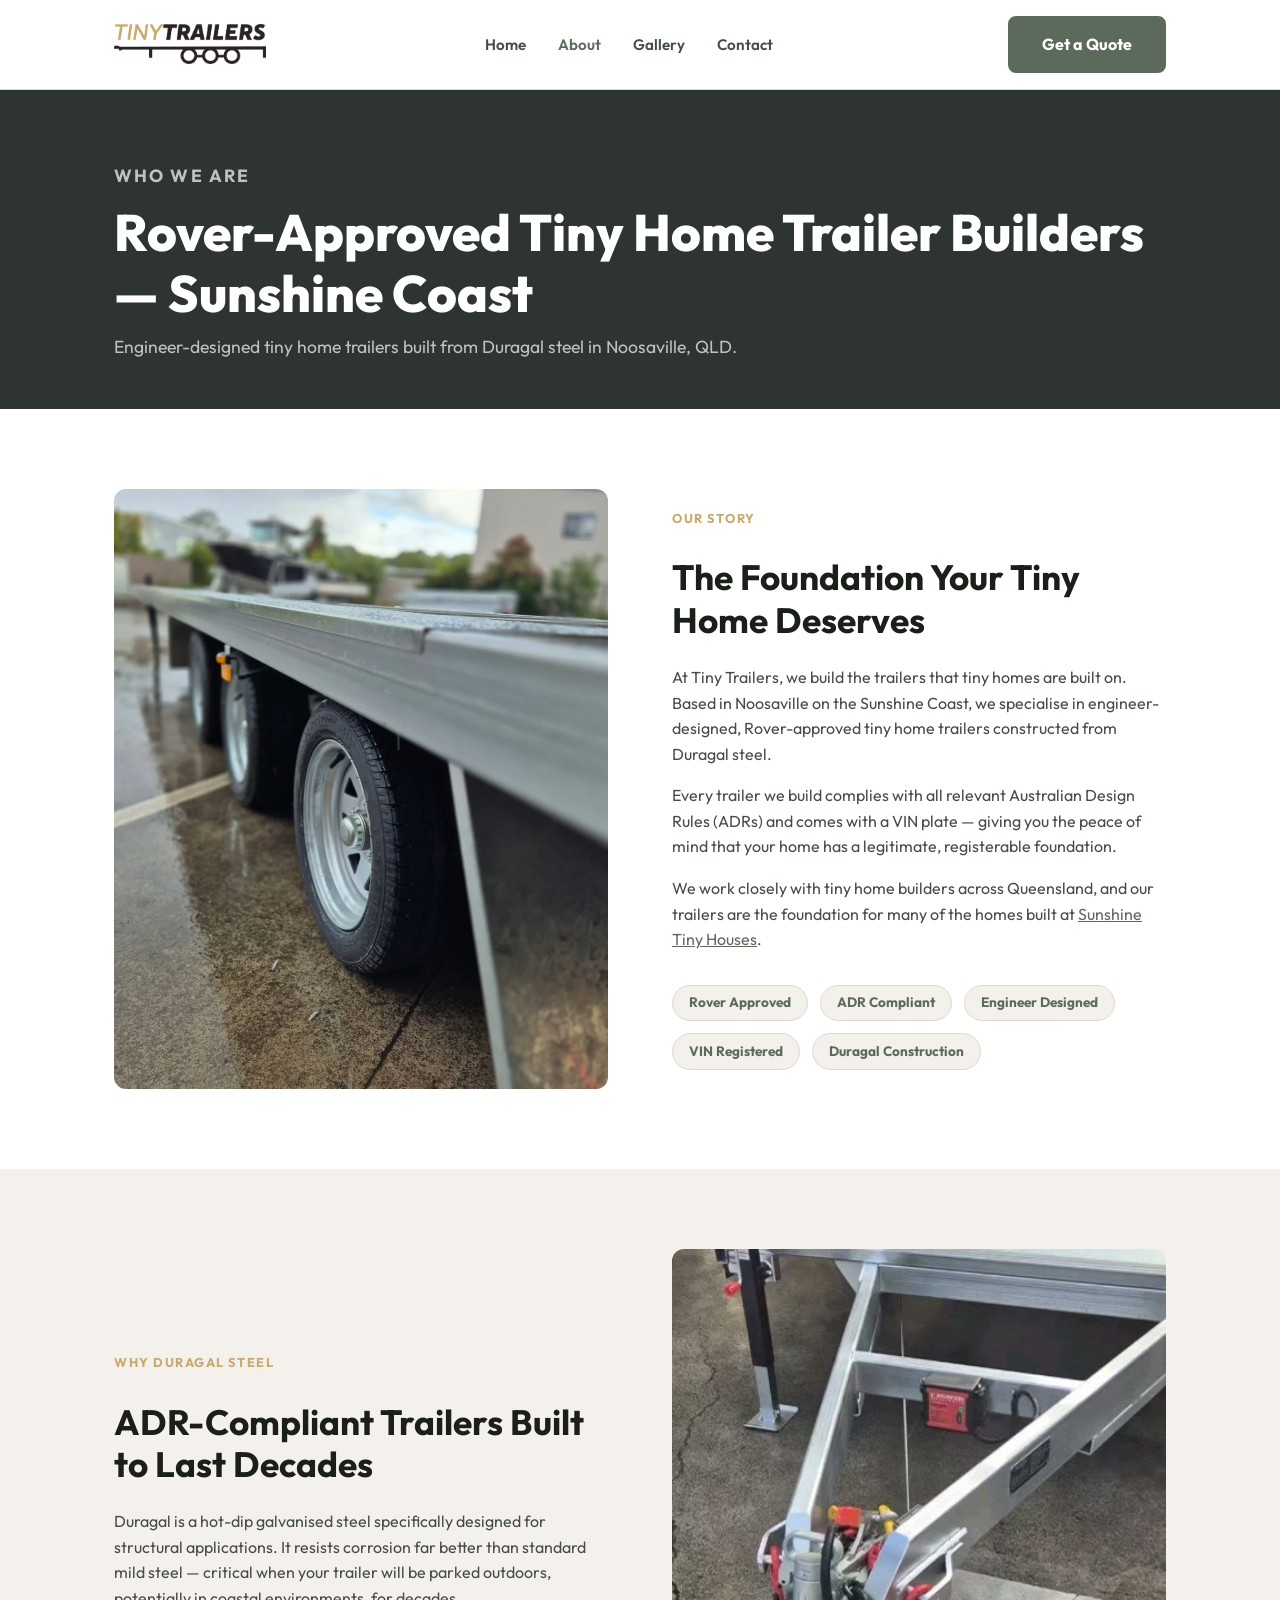
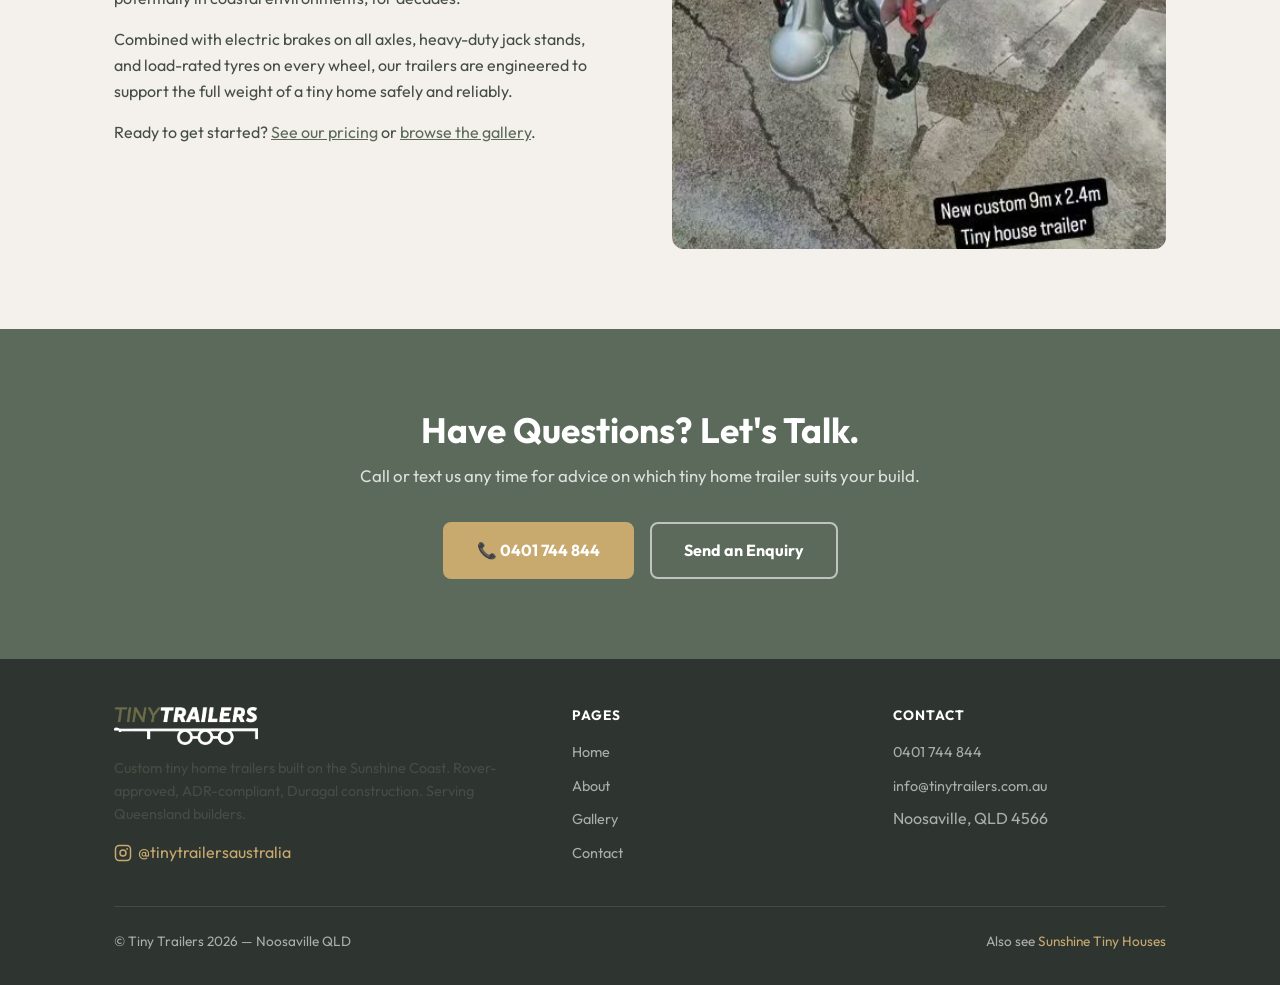
==== about.html @ a11acd0b "Add steel-mockup differentiator callout, correct oversize width range Adds a callout above the prici" ====
<!DOCTYPE html>
<html lang="en-AU">
<head>
  <meta charset="UTF-8" />
  <meta name="viewport" content="width=device-width, initial-scale=1.0" />

  <title>About Tiny Trailers | Rover-Approved Trailer Builder — Noosaville QLD</title>
  <meta name="description" content="Tiny Trailers builds engineer-designed, Rover-approved tiny home trailers from Duragal steel on the Sunshine Coast. ADR-compliant, VIN registered, built to last decades." />
  <meta name="robots" content="index, follow" />
  <meta name="geo.region" content="AU-QLD" />
  <meta name="geo.placename" content="Noosaville" />
  <meta name="theme-color" content="#5c6a5b" />
  <link rel="icon" href="images/tt-favicon-32.png" sizes="32x32" type="image/png" />
  <link rel="apple-touch-icon" href="images/tt-icon-180.png" />

  <link rel="canonical" href="https://www.tinytrailers.com.au/about.html" />

  <!-- Open Graph -->
  <meta property="og:type" content="website" />
  <meta property="og:url" content="https://www.tinytrailers.com.au/about.html" />
  <meta property="og:locale" content="en_AU" />
  <meta property="og:site_name" content="Tiny Trailers" />
  <meta property="og:title" content="About Tiny Trailers | Rover-Approved Trailer Builder — Noosaville QLD" />
  <meta property="og:description" content="Tiny Trailers builds engineer-designed, Rover-approved tiny home trailers from Duragal steel on the Sunshine Coast. ADR-compliant, VIN registered." />
  <meta property="og:image" content="https://www.tinytrailers.com.au/images/about-1.jpg" />
  <meta property="og:image:width" content="1200" />
  <meta property="og:image:height" content="800" />

  <!-- Twitter Card -->
  <meta name="twitter:card" content="summary_large_image" />
  <meta name="twitter:title" content="About Tiny Trailers | Rover-Approved Trailer Builder Sunshine Coast" />
  <meta name="twitter:description" content="Engineer-designed, Rover-approved tiny home trailers from Duragal steel. ADR-compliant, VIN registered. Noosaville QLD." />
  <meta name="twitter:image" content="https://www.tinytrailers.com.au/images/about-1.jpg" />

  <link rel="preconnect" href="https://fonts.googleapis.com" />
  <link rel="preconnect" href="https://fonts.gstatic.com" crossorigin />
  <link href="https://fonts.googleapis.com/css2?family=Outfit:wght@400;600;700;800&display=swap" rel="stylesheet" />
  <link rel="stylesheet" href="style.css?v=3" />

  <!-- Structured Data -->
  <script type="application/ld+json">
  {
    "@context": "https://schema.org",
    "@type": "LocalBusiness",
    "name": "Tiny Trailers",
    "url": "https://www.tinytrailers.com.au",
    "telephone": "+61401744844",
    "email": "info@tinytrailers.com.au",
    "description": "Engineer-designed, Rover-approved tiny home trailers built from Duragal steel. ADR-compliant, VIN registered.",
    "address": {
      "@type": "PostalAddress",
      "addressLocality": "Noosaville",
      "addressRegion": "QLD",
      "postalCode": "4566",
      "addressCountry": "AU"
    },
    "geo": { "@type": "GeoCoordinates", "latitude": -26.394, "longitude": 153.073 },
    "areaServed": { "@type": "State", "name": "Queensland" }
  }
  </script>
  <script type="application/ld+json">
  {
    "@context": "https://schema.org",
    "@type": "BreadcrumbList",
    "itemListElement": [
      { "@type": "ListItem", "position": 1, "name": "Home", "item": "https://www.tinytrailers.com.au/" },
      { "@type": "ListItem", "position": 2, "name": "About", "item": "https://www.tinytrailers.com.au/about.html" }
    ]
  }
  </script>
</head>
<body>

  <header class="site-header">
    <div class="container">
      <nav class="nav">
        <a href="/" class="nav__logo"><img src="images/tt-logo-onlight.png" alt="Tiny Trailers" width="849" height="224" /></a>
        <ul class="nav__links">
          <li><a href="/">Home</a></li>
          <li><a href="about.html" class="active">About</a></li>
          <li><a href="gallery.html">Gallery</a></li>
          <li><a href="contact.html">Contact</a></li>
        </ul>
        <a href="contact.html" class="btn btn--primary nav__cta">Get a Quote</a>
        <button class="nav__toggle" aria-label="Toggle menu" onclick="toggleNav()">
          <span></span><span></span><span></span>
        </button>
      </nav>
    </div>
    <div class="nav__mobile" id="mobileNav">
      <a href="/">Home</a>
      <a href="about.html">About</a>
      <a href="gallery.html">Gallery</a>
      <a href="contact.html">Contact</a>
      <a href="contact.html" class="btn btn--primary" style="margin-top:0.5rem;text-align:center;">Get a Quote</a>
    </div>
  </header>

  <section class="page-hero">
    <div class="container">
      <p class="eyebrow">Who We Are</p>
      <h1>Rover-Approved Tiny Home Trailer Builders — Sunshine Coast</h1>
      <p>Engineer-designed tiny home trailers built from Duragal steel in Noosaville, QLD.</p>
    </div>
  </section>

  <section class="section">
    <div class="container">
      <div class="about-grid">
        <img src="images/about-1.jpg"
             alt="Tiny Trailers — Duragal steel tiny home trailer under construction, Noosaville QLD"
             width="800" height="600"
             loading="lazy" />
        <div class="about-content">
          <p class="eyebrow">Our Story</p>
          <h2>The Foundation Your Tiny Home Deserves</h2>
          <p>At Tiny Trailers, we build the trailers that tiny homes are built on. Based in Noosaville on the Sunshine Coast, we specialise in engineer-designed, Rover-approved tiny home trailers constructed from Duragal steel.</p>
          <p>Every trailer we build complies with all relevant Australian Design Rules (ADRs) and comes with a VIN plate — giving you the peace of mind that your home has a legitimate, registerable foundation.</p>
          <p>We work closely with tiny home builders across Queensland, and our trailers are the foundation for many of the homes built at <a href="https://www.sunshinetinyhouses.com.au" style="color:var(--color-primary);text-decoration:underline">Sunshine Tiny Houses</a>.</p>
          <div class="credentials">
            <span class="credential-tag">Rover Approved</span>
            <span class="credential-tag">ADR Compliant</span>
            <span class="credential-tag">Engineer Designed</span>
            <span class="credential-tag">VIN Registered</span>
            <span class="credential-tag">Duragal Construction</span>
          </div>
        </div>
      </div>
    </div>
  </section>

  <section class="section section--surface">
    <div class="container">
      <div class="about-grid" style="direction:rtl">
        <img src="images/about-2.jpg"
             alt="Completed Tiny Trailers ADR-compliant tiny home trailer ready for delivery, Sunshine Coast"
             width="800" height="600"
             loading="lazy" style="direction:ltr" />
        <div class="about-content" style="direction:ltr">
          <p class="eyebrow">Why Duragal Steel</p>
          <h2>ADR-Compliant Trailers Built to Last Decades</h2>
          <p>Duragal is a hot-dip galvanised steel specifically designed for structural applications. It resists corrosion far better than standard mild steel — critical when your trailer will be parked outdoors, potentially in coastal environments, for decades.</p>
          <p>Combined with electric brakes on all axles, heavy-duty jack stands, and load-rated tyres on every wheel, our trailers are engineered to support the full weight of a tiny home safely and reliably.</p>
          <p>Ready to get started? <a href="contact.html" style="color:var(--color-primary);text-decoration:underline">See our pricing</a> or <a href="gallery.html" style="color:var(--color-primary);text-decoration:underline">browse the gallery</a>.</p>
        </div>
      </div>
    </div>
  </section>

  <section class="cta-band">
    <div class="container">
      <h2>Have Questions? Let's Talk.</h2>
      <p>Call or text us any time for advice on which tiny home trailer suits your build.</p>
      <div class="cta-band__actions">
        <a href="tel:0401744844" class="btn btn--accent">📞 0401 744 844</a>
        <a href="contact.html" class="btn btn--outline">Send an Enquiry</a>
      </div>
    </div>
  </section>

  <footer class="site-footer">
    <div class="container">
      <div class="footer-inner">
        <div class="footer-brand">
          <div class="footer-logo"><img src="images/tt-logo-ondark.png" alt="Tiny Trailers" width="849" height="224" /></div>
          <p>Custom tiny home trailers built on the Sunshine Coast. Rover-approved, ADR-compliant, Duragal construction. Serving Queensland builders.</p>
          <div class="footer-social">
            <a href="https://www.instagram.com/tinytrailersaustralia/" target="_blank" rel="noopener" aria-label="Tiny Trailers on Instagram" style="color:var(--color-accent)">
              <svg width="18" height="18" viewBox="0 0 24 24" fill="none" stroke="currentColor" stroke-width="2" aria-hidden="true"><rect x="2" y="2" width="20" height="20" rx="5"/><circle cx="12" cy="12" r="4"/><circle cx="17.5" cy="6.5" r="1.2" fill="currentColor" stroke="none"/></svg>
              @tinytrailersaustralia
            </a>
          </div>
        </div>
        <div class="footer-col">
          <h4>Pages</h4>
          <ul>
            <li><a href="/">Home</a></li>
            <li><a href="about.html">About</a></li>
            <li><a href="gallery.html">Gallery</a></li>
            <li><a href="contact.html">Contact</a></li>
          </ul>
        </div>
        <div class="footer-col">
          <h4>Contact</h4>
          <ul>
            <li><a href="tel:0401744844">0401 744 844</a></li>
            <li><a href="mailto:info@tinytrailers.com.au">info@tinytrailers.com.au</a></li>
            <li>Noosaville, QLD 4566</li>
          </ul>
        </div>
      </div>
      <div class="footer-bottom">
        <span>© Tiny Trailers <span class="yr">2026</span> — Noosaville QLD</span>
        <span>Also see <a href="https://www.sunshinetinyhouses.com.au" style="color:var(--color-accent)">Sunshine Tiny Houses</a></span>
      </div>
    </div>
  </footer>

  <a href="tel:0401744844" class="sticky-call">📞 Call for a Free Quote</a>
  <script>function toggleNav(){document.getElementById('mobileNav').classList.toggle('open');}document.querySelectorAll('.yr').forEach(function(e){e.textContent=new Date().getFullYear();});</script>
</body>
</html>
---- style.css ----
/* ─── TOKENS ─────────────────────────────────────────────────────────────── */
:root {
  --color-primary:       #5c6a5b;
  --color-primary-hover: #4a574a;
  --color-accent:        #c8a96e;
  --color-surface:       #f4f0eb;
  --color-surface-dark:  #2e3530;
  --color-text:          #1a1f1a;
  --color-text-body:     #444e44;
  --color-text-muted:    #7a887a;
  --color-border:        #ddd8d0;
  --color-white:         #ffffff;

  --font-heading: 'Outfit', sans-serif;
  --font-body:    'Outfit', sans-serif;

  --radius-btn:  8px;
  --radius-card: 12px;

  --container: 1100px;
  --section-gap: 5rem;
}

/* ─── RESET ──────────────────────────────────────────────────────────────── */
*, *::before, *::after { box-sizing: border-box; margin: 0; padding: 0; }
html { scroll-behavior: smooth; }
body {
  font-family: var(--font-body);
  color: var(--color-text);
  background: var(--color-white);
  line-height: 1.6;
  -webkit-font-smoothing: antialiased;
}
img { max-width: 100%; display: block; }
a { color: inherit; text-decoration: none; }

/* ─── TYPOGRAPHY ─────────────────────────────────────────────────────────── */
h1, h2, h3, h4 { font-family: var(--font-heading); line-height: 1.2; }
h1 { font-size: clamp(2rem, 5vw, 3.2rem); font-weight: 800; }
h2 { font-size: clamp(1.5rem, 3vw, 2.2rem); font-weight: 700; }
h3 { font-size: 1.2rem; font-weight: 700; }
p  { color: var(--color-text-body); }

/* ─── LAYOUT ─────────────────────────────────────────────────────────────── */
.container {
  max-width: var(--container);
  margin: 0 auto;
  padding: 0 1.5rem;
}
.section { padding: var(--section-gap) 0; }
.section--surface { background: var(--color-surface); }
.section--dark {
  background: var(--color-surface-dark);
  color: var(--color-white);
}
.section--dark p { color: rgba(255,255,255,0.75); }
.section--dark h2 { color: var(--color-white); }

.eyebrow {
  font-size: 0.8rem;
  font-weight: 700;
  letter-spacing: 0.12em;
  text-transform: uppercase;
  color: var(--color-accent);
  margin-bottom: 0.75rem;
}

/* ─── BUTTONS ────────────────────────────────────────────────────────────── */
.btn {
  display: inline-block;
  padding: 0.85rem 2rem;
  border-radius: var(--radius-btn);
  font-family: var(--font-heading);
  font-weight: 700;
  font-size: 1rem;
  cursor: pointer;
  transition: background 0.2s, transform 0.15s, box-shadow 0.2s;
  border: 2px solid transparent;
  text-align: center;
}
.btn--primary {
  background: var(--color-primary);
  color: var(--color-white);
  border-color: var(--color-primary);
}
.btn--primary:hover {
  background: var(--color-primary-hover);
  border-color: var(--color-primary-hover);
  transform: translateY(-2px);
  box-shadow: 0 4px 12px rgba(92,106,91,0.3);
}
.btn--accent {
  background: var(--color-accent);
  color: var(--color-white);
  border-color: var(--color-accent);
}
.btn--accent:hover {
  background: #b8934a;
  border-color: #b8934a;
  transform: translateY(-2px);
}
.btn--outline {
  background: transparent;
  color: var(--color-white);
  border-color: rgba(255,255,255,0.6);
}
.btn--outline:hover {
  background: rgba(255,255,255,0.1);
  border-color: var(--color-white);
}

/* ─── HEADER / NAV ───────────────────────────────────────────────────────── */
.site-header {
  position: sticky;
  top: 0;
  z-index: 100;
  background: var(--color-white);
  border-bottom: 1px solid var(--color-border);
  padding: 1rem 0;
}
.nav {
  display: flex;
  align-items: center;
  justify-content: space-between;
  gap: 1rem;
}
.nav__logo {
  font-family: var(--font-heading);
  font-weight: 800;
  font-size: 1.2rem;
  color: var(--color-text);
  line-height: 1;
}
.nav__logo span { color: var(--color-accent); }
.nav__links {
  display: flex;
  align-items: center;
  gap: 2rem;
  list-style: none;
}
.nav__links a {
  font-weight: 600;
  font-size: 0.95rem;
  color: var(--color-text-body);
  transition: color 0.15s;
}
.nav__links a:hover,
.nav__links a.active { color: var(--color-primary); }
.nav__cta { margin-left: 1rem; }

/* Mobile nav */
.nav__toggle {
  display: none;
  background: none;
  border: none;
  cursor: pointer;
  padding: 0.25rem;
  flex-direction: column;
  gap: 5px;
}
.nav__toggle span {
  display: block;
  width: 24px;
  height: 2px;
  background: var(--color-text);
  transition: all 0.25s;
}
.nav__mobile {
  display: none;
  flex-direction: column;
  gap: 0;
  background: var(--color-white);
  border-top: 1px solid var(--color-border);
  padding: 1rem 1.5rem;
}
.nav__mobile.open { display: flex; }
.nav__mobile a {
  padding: 0.75rem 0;
  font-weight: 600;
  border-bottom: 1px solid var(--color-border);
  color: var(--color-text-body);
}
.nav__mobile a:last-child { border-bottom: none; }

@media (max-width: 768px) {
  .nav__links, .nav__cta { display: none; }
  .nav__toggle { display: flex; }
}

/* ─── HERO ───────────────────────────────────────────────────────────────── */
.hero {
  background: var(--color-surface-dark);
  color: var(--color-white);
  padding: 5rem 0 4rem;
  position: relative;
  overflow: hidden;
}
.hero__inner {
  display: grid;
  grid-template-columns: 1fr 1fr;
  gap: 4rem;
  align-items: center;
}
.hero h1 { color: var(--color-white); margin-bottom: 1.25rem; }
.hero h1 em {
  font-style: normal;
  color: var(--color-accent);
}
.hero__sub {
  font-size: 1.1rem;
  color: rgba(255,255,255,0.75);
  margin-bottom: 2rem;
  max-width: 480px;
}
.hero__actions { display: flex; gap: 1rem; flex-wrap: wrap; }
.hero__img {
  border-radius: var(--radius-card);
  overflow: hidden;
  aspect-ratio: 4/3;
}
.hero__img img {
  width: 100%;
  height: 100%;
  object-fit: cover;
}

@media (max-width: 900px) {
  .hero__inner { grid-template-columns: 1fr; }
  .hero__img { order: -1; max-height: 280px; }
}

/* ─── TRUST BAR ──────────────────────────────────────────────────────────── */
.trust-bar {
  background: var(--color-accent);
  padding: 0.85rem 0;
  overflow: hidden;
}
.trust-bar__inner {
  display: flex;
  gap: 3rem;
  justify-content: center;
  flex-wrap: wrap;
}
.trust-bar__item {
  font-weight: 700;
  font-size: 0.85rem;
  letter-spacing: 0.08em;
  text-transform: uppercase;
  color: var(--color-white);
}

/* ─── SECTION HEADER ─────────────────────────────────────────────────────── */
.section-header { text-align: center; max-width: 640px; margin: 0 auto 3rem; }
.section-header p { margin-top: 0.75rem; font-size: 1.05rem; }

/* ─── PRODUCT CARDS ──────────────────────────────────────────────────────── */
.products-grid {
  display: grid;
  grid-template-columns: repeat(auto-fit, minmax(300px, 1fr));
  gap: 1.5rem;
}
.product-card {
  background: var(--color-white);
  border: 1px solid var(--color-border);
  border-radius: var(--radius-card);
  overflow: hidden;
  transition: box-shadow 0.2s, transform 0.15s;
}
.product-card:hover {
  box-shadow: 0 8px 24px rgba(0,0,0,0.08);
  transform: translateY(-3px);
}
.product-card__head {
  background: var(--color-surface-dark);
  color: var(--color-white);
  padding: 1.5rem;
}
.product-card__head h3 {
  color: var(--color-white);
  font-size: 1.1rem;
  margin-bottom: 0.25rem;
}
.product-card__head .tag {
  font-size: 0.8rem;
  font-weight: 600;
  color: var(--color-accent);
  text-transform: uppercase;
  letter-spacing: 0.08em;
}
.product-card__body { padding: 1.5rem; }
.price-list { list-style: none; }
.price-list li {
  display: flex;
  justify-content: space-between;
  align-items: center;
  padding: 0.6rem 0;
  border-bottom: 1px solid var(--color-border);
  font-size: 0.95rem;
  color: var(--color-text-body);
}
.price-list li:last-child { border-bottom: none; }
.price-list .price {
  font-weight: 700;
  color: var(--color-text);
  white-space: nowrap;
}
.product-card__foot {
  padding: 0 1.5rem 1.5rem;
}
.product-card__note {
  font-size: 0.8rem;
  color: var(--color-text-muted);
  margin-bottom: 1rem;
  font-style: italic;
}

/* ─── INCLUSIONS ─────────────────────────────────────────────────────────── */
.inclusions-grid {
  display: grid;
  grid-template-columns: repeat(auto-fill, minmax(260px, 1fr));
  gap: 1rem;
}
.inclusion-item {
  display: flex;
  gap: 0.75rem;
  align-items: flex-start;
  padding: 1rem;
  background: var(--color-white);
  border: 1px solid var(--color-border);
  border-radius: 8px;
}
.inclusion-item__num {
  flex-shrink: 0;
  width: 28px;
  height: 28px;
  background: var(--color-primary);
  color: var(--color-white);
  border-radius: 50%;
  display: flex;
  align-items: center;
  justify-content: center;
  font-size: 0.75rem;
  font-weight: 700;
}
.inclusion-item p {
  font-size: 0.9rem;
  color: var(--color-text-body);
  margin: 0;
  line-height: 1.4;
}

/* ─── HEIGHTS ────────────────────────────────────────────────────────────── */
.heights-grid {
  display: grid;
  grid-template-columns: 1fr 1fr;
  gap: 1.5rem;
}
.height-card {
  background: var(--color-white);
  border: 1px solid var(--color-border);
  border-radius: var(--radius-card);
  padding: 2rem;
}
.height-card h3 { margin-bottom: 0.5rem; color: var(--color-primary); }
.height-card ul { padding-left: 1.25rem; margin-top: 0.75rem; }
.height-card li { font-size: 0.9rem; color: var(--color-text-body); margin-bottom: 0.4rem; }

@media (max-width: 640px) { .heights-grid { grid-template-columns: 1fr; } }

/* ─── UPGRADES ───────────────────────────────────────────────────────────── */
.upgrades-list {
  display: flex;
  flex-wrap: wrap;
  gap: 0.75rem;
  justify-content: center;
}
.upgrade-tag {
  background: var(--color-white);
  border: 2px solid var(--color-primary);
  color: var(--color-primary);
  padding: 0.5rem 1.25rem;
  border-radius: 100px;
  font-weight: 700;
  font-size: 0.9rem;
}

/* ─── CTA BAND ───────────────────────────────────────────────────────────── */
.cta-band {
  text-align: center;
  padding: var(--section-gap) 0;
  background: var(--color-primary);
  color: var(--color-white);
}
.cta-band h2 { color: var(--color-white); margin-bottom: 0.75rem; }
.cta-band p { color: rgba(255,255,255,0.8); margin-bottom: 2rem; font-size: 1.05rem; }
.cta-band__actions { display: flex; gap: 1rem; justify-content: center; flex-wrap: wrap; }

/* ─── GALLERY ────────────────────────────────────────────────────────────── */
.gallery-grid {
  display: grid;
  grid-template-columns: repeat(auto-fill, minmax(280px, 1fr));
  gap: 1rem;
}
.gallery-grid img {
  width: 100%;
  aspect-ratio: 4/3;
  object-fit: cover;
  border-radius: 8px;
  transition: transform 0.3s, box-shadow 0.3s;
}
.gallery-grid img:hover {
  transform: scale(1.02);
  box-shadow: 0 8px 24px rgba(0,0,0,0.15);
}

/* ─── CONTACT ────────────────────────────────────────────────────────────── */
.contact-layout {
  display: grid;
  grid-template-columns: 1fr 1.4fr;
  gap: 4rem;
  align-items: start;
}
.contact-info { display: flex; flex-direction: column; gap: 1.5rem; }
.contact-detail h3 { font-size: 1rem; margin-bottom: 0.25rem; }
.contact-detail a, .contact-detail p { color: var(--color-text-body); font-size: 1rem; }
.contact-detail a:hover { color: var(--color-primary); }

.contact-form { display: flex; flex-direction: column; gap: 1rem; }
.form-row { display: grid; grid-template-columns: 1fr 1fr; gap: 1rem; }
.form-group { display: flex; flex-direction: column; gap: 0.35rem; }
.form-group label { font-weight: 600; font-size: 0.9rem; color: var(--color-text); }
.form-group input,
.form-group select,
.form-group textarea {
  padding: 0.75rem 1rem;
  border: 1px solid var(--color-border);
  border-radius: 8px;
  font-family: var(--font-body);
  font-size: 0.95rem;
  color: var(--color-text);
  background: var(--color-surface);
  transition: border 0.15s;
}
.form-group input:focus,
.form-group select:focus,
.form-group textarea:focus {
  outline: none;
  border-color: var(--color-primary);
  background: var(--color-white);
}
.form-group textarea { resize: vertical; min-height: 120px; }

@media (max-width: 860px) {
  .contact-layout { grid-template-columns: 1fr; }
  .form-row { grid-template-columns: 1fr; }
}

/* ─── PAGE HERO ──────────────────────────────────────────────────────────── */
.page-hero {
  background: var(--color-surface-dark);
  color: var(--color-white);
  padding: 4rem 0 3rem;
}
.page-hero h1 { color: var(--color-white); margin-bottom: 0.5rem; }
.page-hero p { color: rgba(255,255,255,0.7); font-size: 1.1rem; margin-top: 0.5rem; }

/* ─── ABOUT ──────────────────────────────────────────────────────────────── */
.about-grid {
  display: grid;
  grid-template-columns: 1fr 1fr;
  gap: 4rem;
  align-items: center;
}
.about-grid img {
  border-radius: var(--radius-card);
  width: 100%;
  aspect-ratio: 4/3;
  object-fit: cover;
}
.about-content { display: flex; flex-direction: column; gap: 1rem; }
.about-content h2 { margin-bottom: 0.5rem; }
.credentials { display: flex; flex-wrap: wrap; gap: 0.75rem; margin-top: 1rem; }
.credential-tag {
  background: var(--color-surface);
  border: 1px solid var(--color-border);
  padding: 0.4rem 1rem;
  border-radius: 100px;
  font-size: 0.85rem;
  font-weight: 700;
  color: var(--color-primary);
}

@media (max-width: 768px) { .about-grid { grid-template-columns: 1fr; } }

/* ─── FOOTER ─────────────────────────────────────────────────────────────── */
.site-footer {
  background: var(--color-surface-dark);
  color: rgba(255,255,255,0.6);
  padding: 3rem 0 2rem;
}
.footer-inner {
  display: grid;
  grid-template-columns: 1.5fr 1fr 1fr;
  gap: 3rem;
  margin-bottom: 2.5rem;
}
.footer-brand .nav__logo { color: var(--color-white); margin-bottom: 0.75rem; font-size: 1.1rem; }
.footer-brand p { font-size: 0.9rem; line-height: 1.6; }
.footer-col h4 {
  color: var(--color-white);
  font-size: 0.85rem;
  letter-spacing: 0.08em;
  text-transform: uppercase;
  margin-bottom: 1rem;
}
.footer-col ul { list-style: none; display: flex; flex-direction: column; gap: 0.5rem; }
.footer-col a { font-size: 0.9rem; transition: color 0.15s; }
.footer-col a:hover { color: var(--color-white); }
.footer-bottom {
  border-top: 1px solid rgba(255,255,255,0.1);
  padding-top: 1.5rem;
  display: flex;
  justify-content: space-between;
  align-items: center;
  flex-wrap: wrap;
  gap: 0.5rem;
  font-size: 0.85rem;
}

@media (max-width: 768px) {
  .footer-inner { grid-template-columns: 1fr; gap: 2rem; }
  .footer-bottom { flex-direction: column; text-align: center; }
}

/* ─── STICKY CALL BTN (mobile) ───────────────────────────────────────────── */
.sticky-call {
  display: none;
  position: fixed;
  bottom: 1.25rem;
  left: 50%;
  transform: translateX(-50%);
  z-index: 200;
  background: var(--color-accent);
  color: var(--color-white);
  padding: 0.85rem 2rem;
  border-radius: 100px;
  font-weight: 700;
  font-size: 1rem;
  box-shadow: 0 4px 16px rgba(0,0,0,0.2);
  white-space: nowrap;
}
@media (max-width: 768px) { .sticky-call { display: block; } }

/* ─── BRAND LOGO (real asset, replaces the old text wordmark) ─────────────── */
.nav__logo { display: inline-flex; align-items: center; }
.nav__logo img { display: block; height: 40px; width: auto; }
.footer-logo { margin-bottom: 0.75rem; }
.footer-logo img { display: block; height: 38px; width: auto; }
@media (max-width: 640px) {
  .nav__logo img { height: 30px; }
}

/* ─── INSTAGRAM STRIP ─────────────────────────────────────────────────────── */
.ig-strip__grid {
  display: grid;
  grid-template-columns: repeat(2, 1fr);
  gap: 0.6rem;
}
@media (min-width: 620px) { .ig-strip__grid { grid-template-columns: repeat(4, 1fr); } }
.ig-strip__grid a {
  display: block; position: relative; overflow: hidden;
  border-radius: var(--radius-card); aspect-ratio: 1 / 1;
  background: var(--color-surface);
}
.ig-strip__grid img {
  width: 100%; height: 100%; object-fit: cover; display: block;
  transition: transform .35s ease;
}
.ig-strip__grid a:hover img { transform: scale(1.06); }
.ig-follow {
  display: inline-flex; align-items: center; gap: 0.5rem;
  font-weight: 600; color: var(--color-primary);
}
.ig-follow:hover { color: var(--color-primary-hover); }
.footer-social { display: flex; gap: 0.9rem; align-items: center; margin-top: 0.9rem; }
.footer-social a { display: inline-flex; align-items: center; gap: 0.4rem; }

/* ─── DIFFERENTIATOR CALLOUT ──────────────────────────────────────────────── */
.callout {
  background: var(--color-surface);
  border: 1px solid var(--color-border);
  border-left: 4px solid var(--color-accent);
  border-radius: var(--radius-card);
  padding: 1.75rem 1.9rem;
  margin: 0 auto 3rem;
  max-width: 860px;
  text-align: left;
}
.callout__label {
  font-size: 0.75rem;
  font-weight: 700;
  letter-spacing: 0.1em;
  text-transform: uppercase;
  color: var(--color-accent);
  margin-bottom: 0.5rem;
}
.callout h3 {
  font-family: var(--font-heading);
  font-size: 1.35rem;
  line-height: 1.25;
  margin-bottom: 0.85rem;
  color: var(--color-text);
}
.callout p {
  font-size: 0.97rem;
  line-height: 1.65;
  color: var(--color-text-body);
}
.callout p + p { margin-top: 0.7rem; }
.callout strong { color: var(--color-text); font-weight: 600; }
@media (max-width: 640px) {
  .callout { padding: 1.35rem 1.4rem; }
  .callout h3 { font-size: 1.15rem; }
}
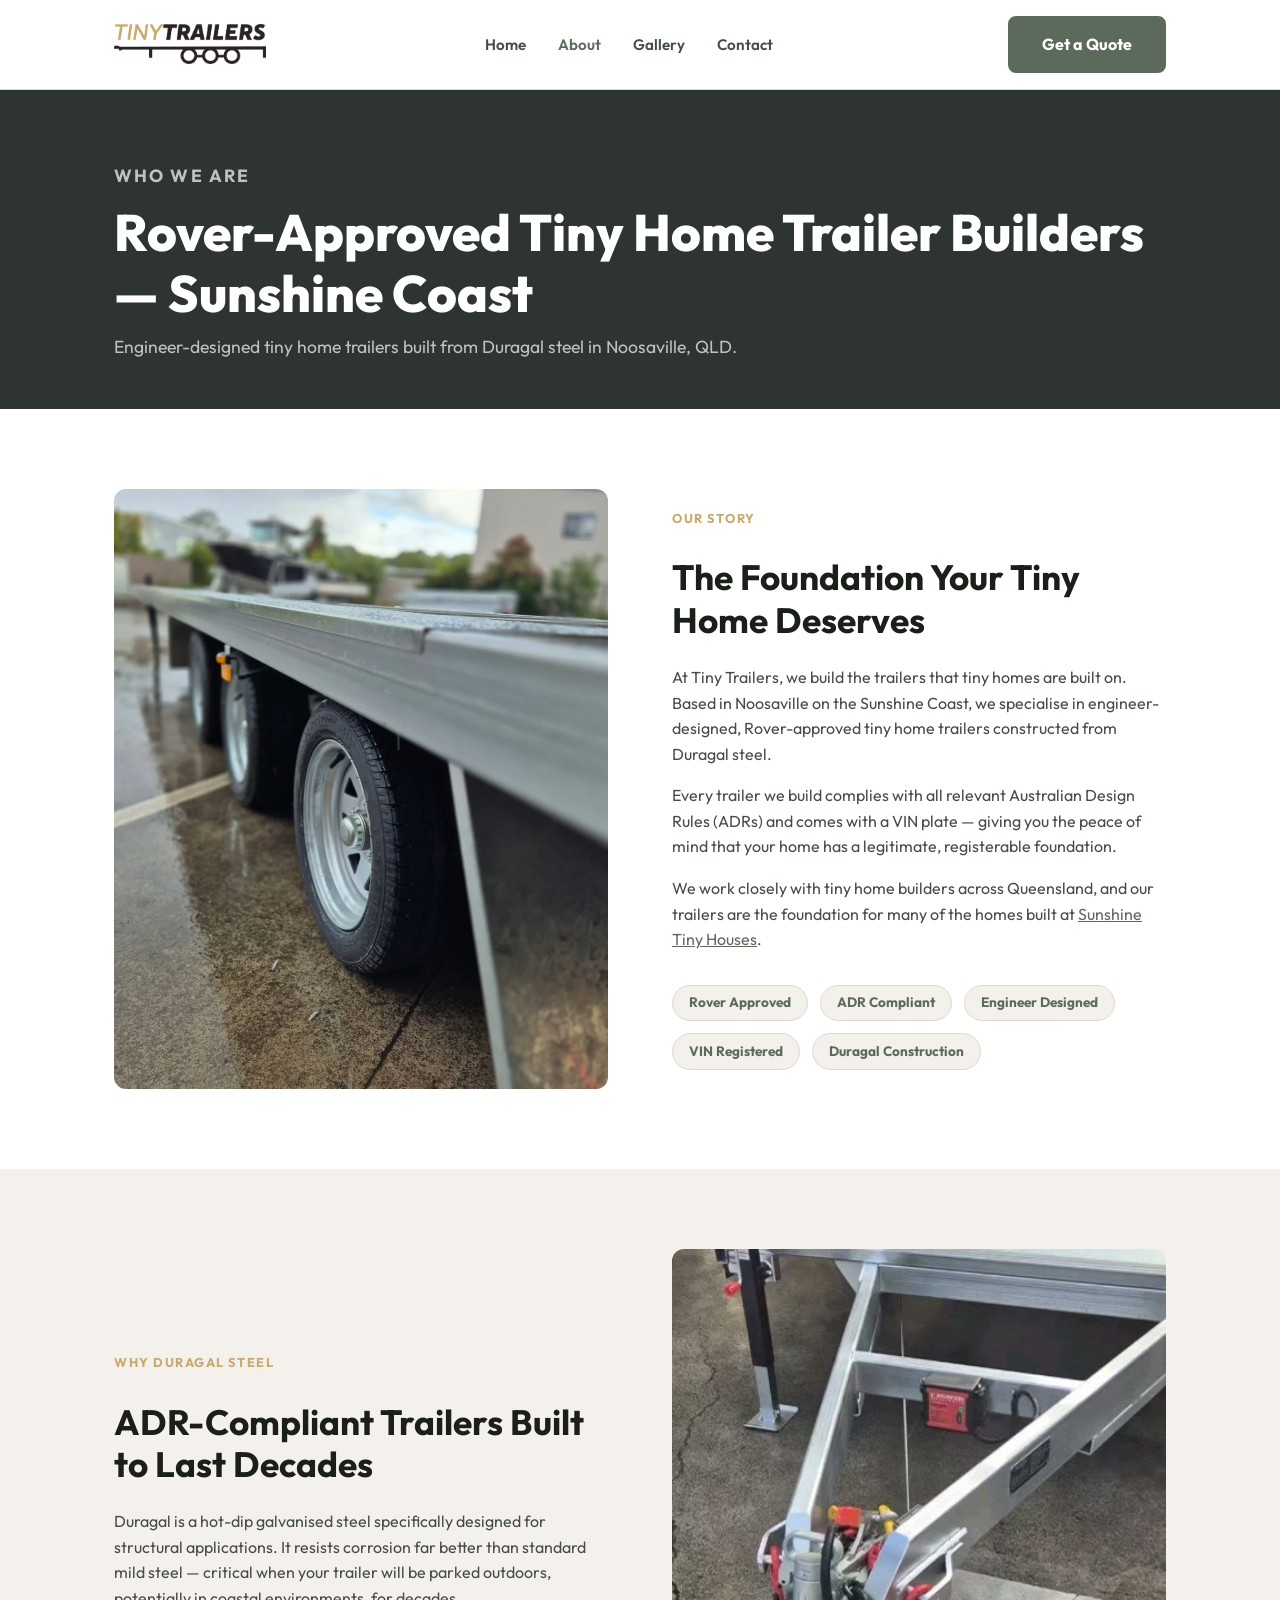
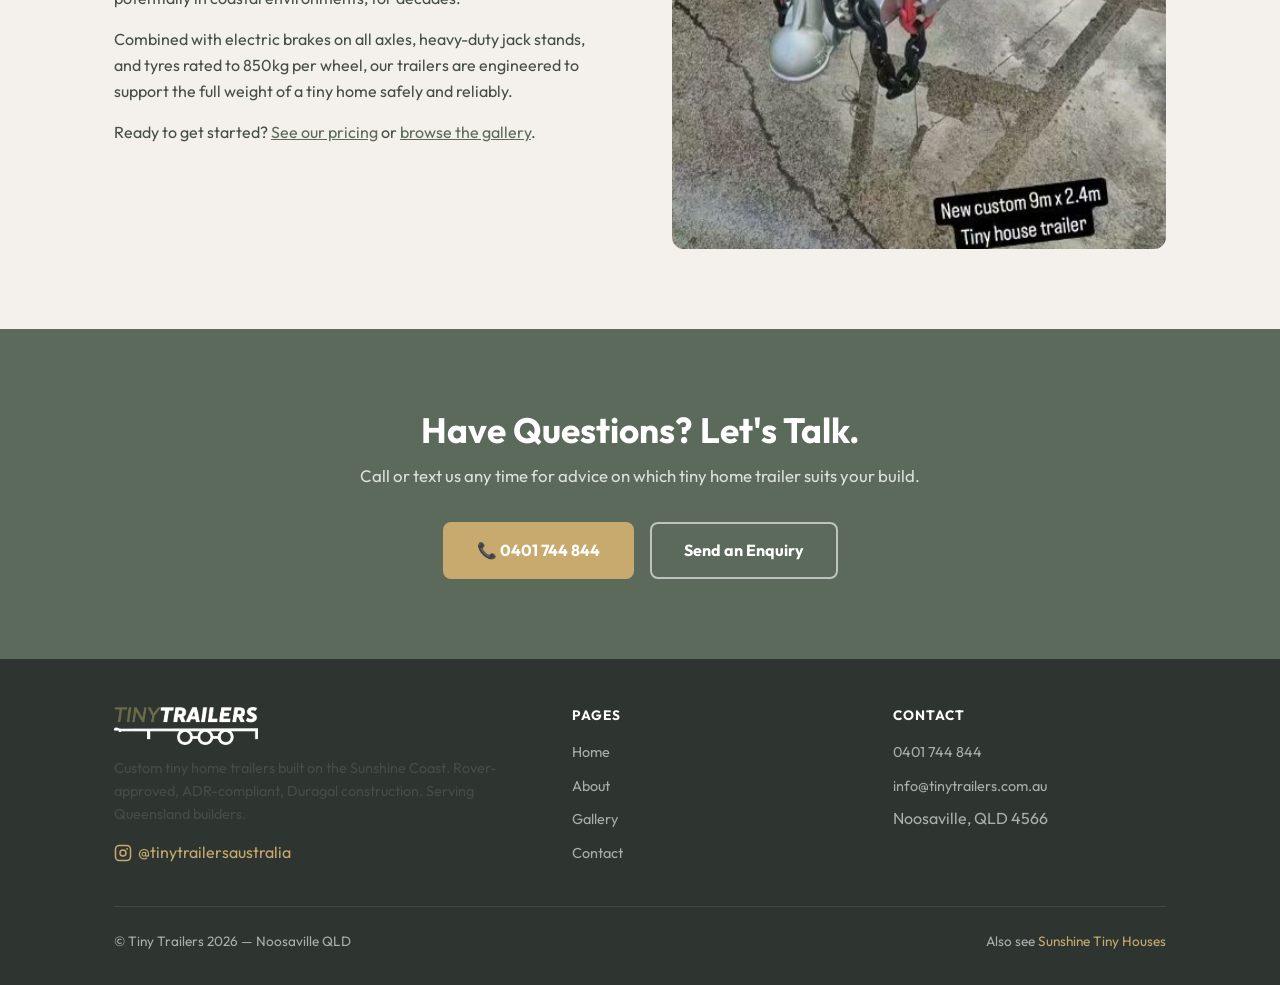
==== commit be991ece: "Restore per-wheel load ratings now that the 185R14C figure is confirmed 185R14C rated at 850kg per w" ====
--- a/about.html
+++ b/about.html
@@ -35,7 +35,7 @@
   <link rel="preconnect" href="https://fonts.googleapis.com" />
   <link rel="preconnect" href="https://fonts.gstatic.com" crossorigin />
   <link href="https://fonts.googleapis.com/css2?family=Outfit:wght@400;600;700;800&display=swap" rel="stylesheet" />
-  <link rel="stylesheet" href="style.css?v=3" />
+  <link rel="stylesheet" href="style.css?v=4" />
 
   <!-- Structured Data -->
   <script type="application/ld+json">
@@ -140,7 +140,7 @@
           <p class="eyebrow">Why Duragal Steel</p>
           <h2>ADR-Compliant Trailers Built to Last Decades</h2>
           <p>Duragal is a hot-dip galvanised steel specifically designed for structural applications. It resists corrosion far better than standard mild steel — critical when your trailer will be parked outdoors, potentially in coastal environments, for decades.</p>
-          <p>Combined with electric brakes on all axles, heavy-duty jack stands, and load-rated tyres on every wheel, our trailers are engineered to support the full weight of a tiny home safely and reliably.</p>
+          <p>Combined with electric brakes on all axles, heavy-duty jack stands, and tyres rated to 850kg per wheel, our trailers are engineered to support the full weight of a tiny home safely and reliably.</p>
           <p>Ready to get started? <a href="contact.html" style="color:var(--color-primary);text-decoration:underline">See our pricing</a> or <a href="gallery.html" style="color:var(--color-primary);text-decoration:underline">browse the gallery</a>.</p>
         </div>
       </div>
--- a/style.css
+++ b/style.css
@@ -622,3 +622,23 @@
   .callout { padding: 1.35rem 1.4rem; }
   .callout h3 { font-size: 1.15rem; }
 }
+
+/* ─── HEIGHT CARD SPEC + COST ─────────────────────────────────────────────── */
+.height-card__spec {
+  font-size: 0.82rem;
+  font-weight: 600;
+  letter-spacing: 0.02em;
+  color: var(--color-primary);
+  margin-bottom: 0.6rem;
+}
+.height-card__cost {
+  margin-top: 1rem;
+  padding: 0.8rem 0.95rem;
+  background: rgba(200, 169, 110, 0.14);
+  border-left: 3px solid var(--color-accent);
+  border-radius: 6px;
+  font-size: 0.88rem;
+  line-height: 1.55;
+  color: var(--color-text-body);
+}
+.height-card__cost strong { color: var(--color-text); font-weight: 700; }
